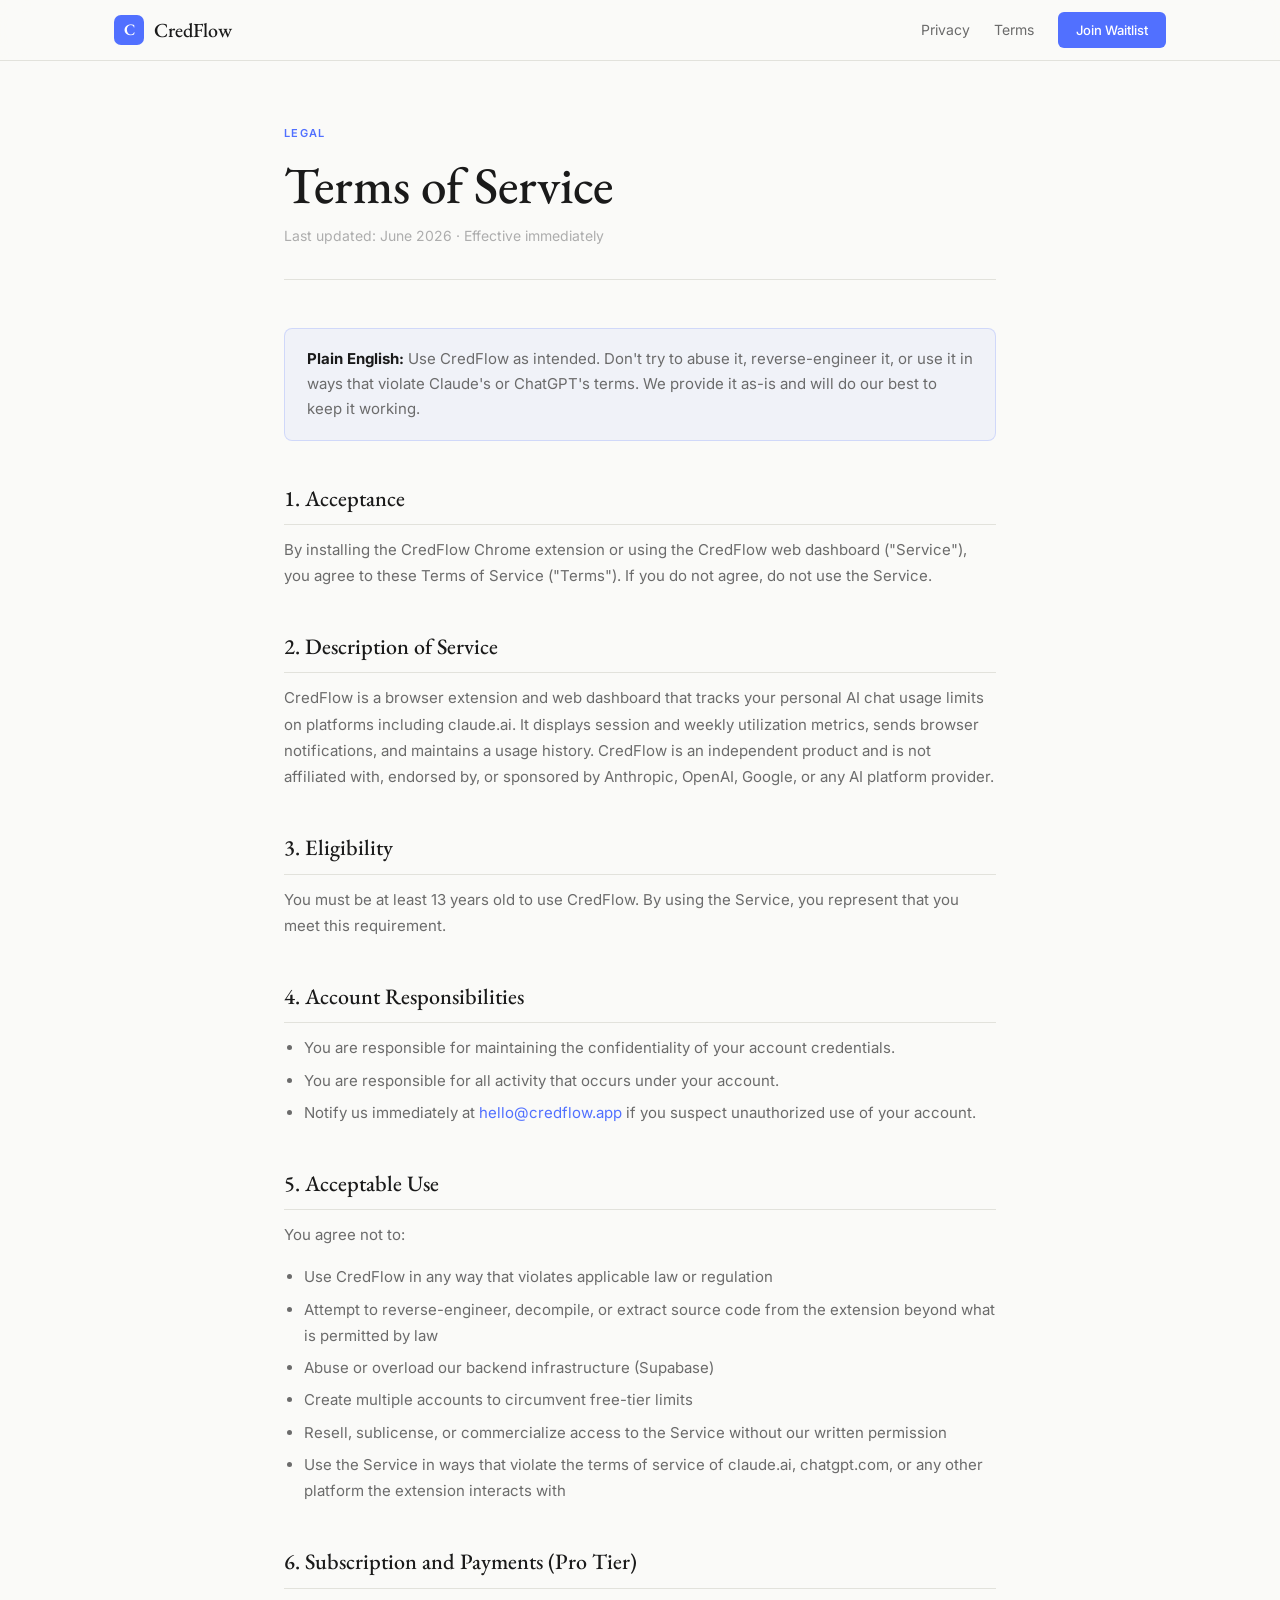
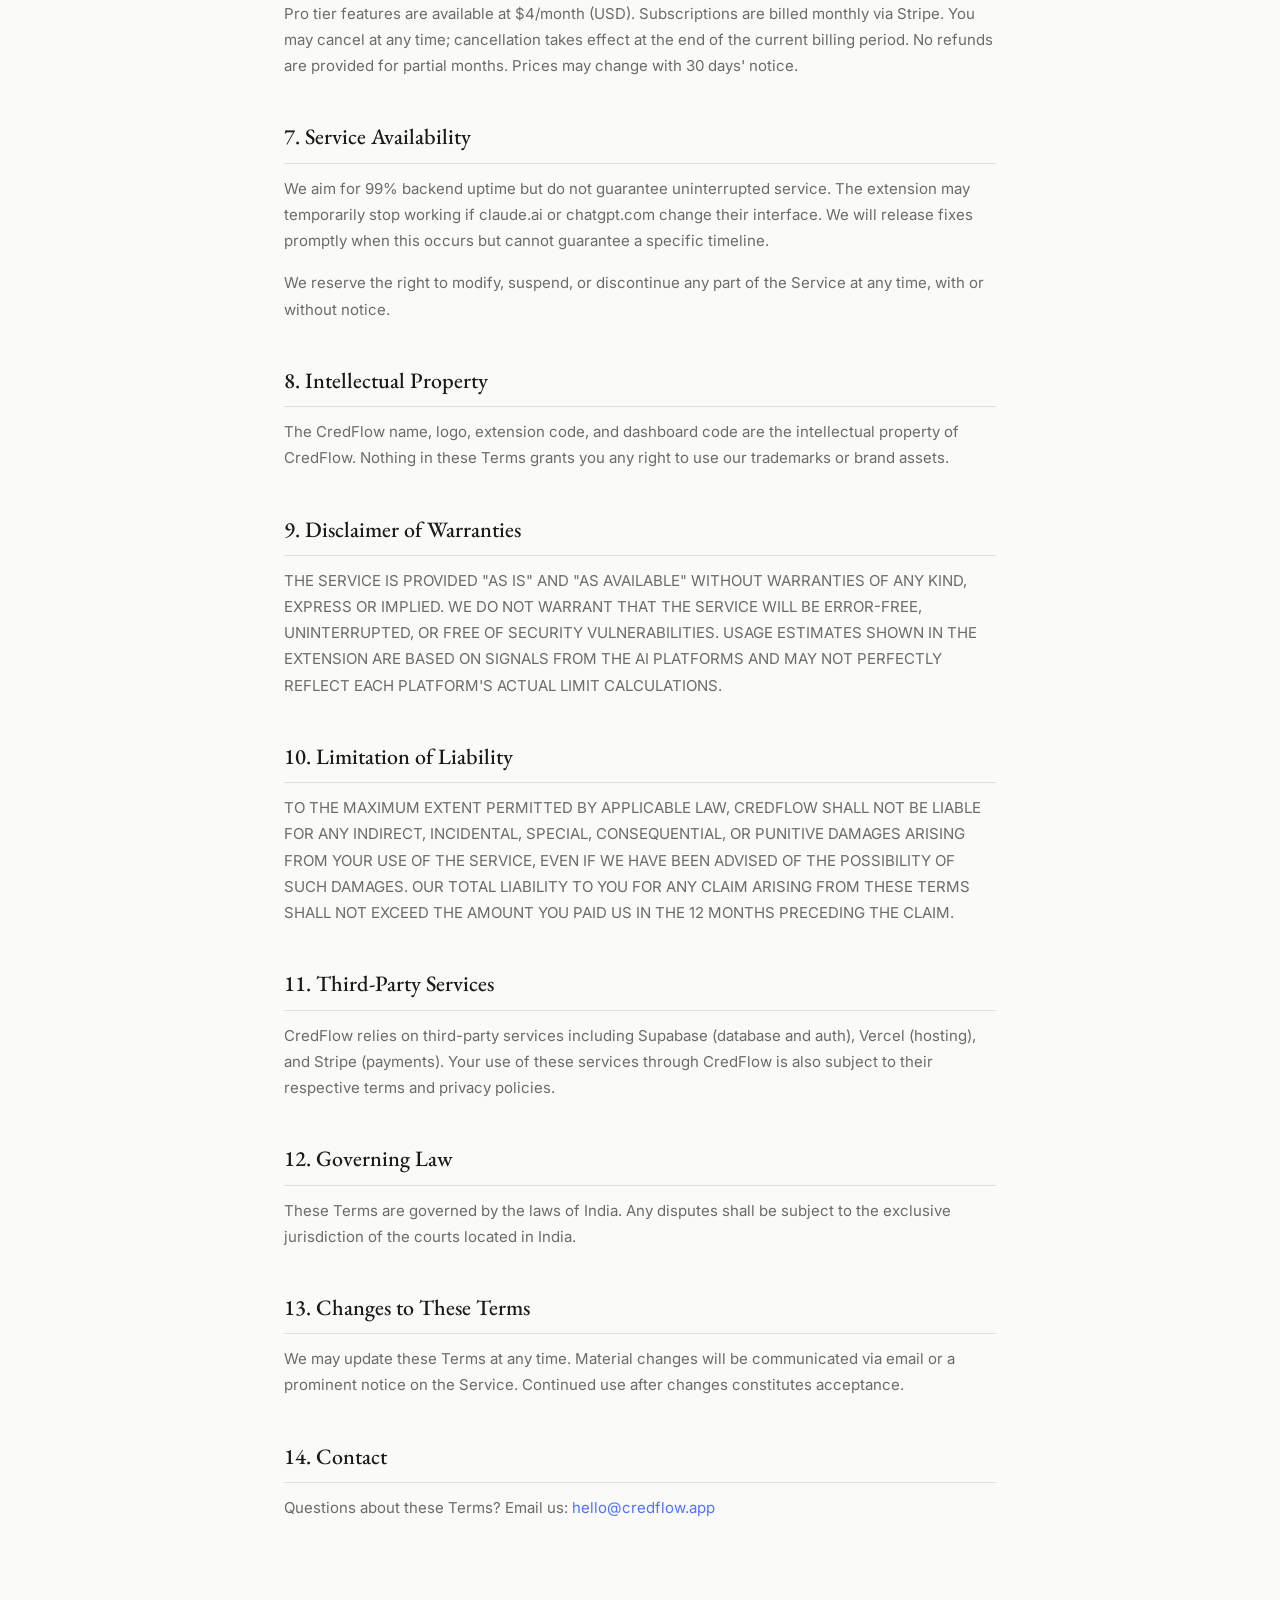
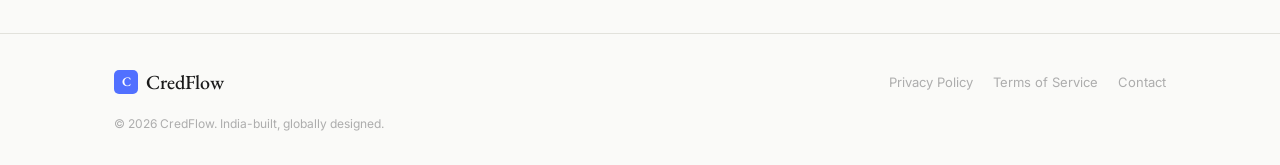
==== pages/terms.html @ 2d5dbdbc "Step 9: landing page + privacy + terms" ====
<!DOCTYPE html>
<html lang="en">
<head>
  <meta charset="UTF-8" />
  <meta name="viewport" content="width=device-width, initial-scale=1.0" />
  <title>Terms of Service — CredFlow</title>
  <meta name="description" content="CredFlow Terms of Service." />
  <link rel="preconnect" href="https://fonts.googleapis.com" />
  <link rel="preconnect" href="https://fonts.gstatic.com" crossorigin />
  <link href="https://fonts.googleapis.com/css2?family=EB+Garamond:ital,wght@0,400;0,500;0,600;1,400&family=Inter:wght@300;400;500;600&display=swap" rel="stylesheet" />
  <link rel="stylesheet" href="../css/style.css" />
  <link rel="stylesheet" href="../css/legal.css" />
</head>
<body>

  <nav class="nav">
    <div class="nav-inner">
      <a href="../index.html" class="logo">
        <span class="logo-mark">C</span>
        <span class="logo-text">CredFlow</span>
      </a>
      <div class="nav-links">
        <a href="privacy.html">Privacy</a>
        <a href="terms.html">Terms</a>
        <a href="../index.html#waitlist" class="btn-nav">Join Waitlist</a>
      </div>
    </div>
  </nav>

  <main class="legal-page">
    <div class="container">
      <div class="legal-header">
        <div class="section-label">Legal</div>
        <h1>Terms of Service</h1>
        <p class="legal-meta">Last updated: June 2026 · Effective immediately</p>
      </div>

      <div class="legal-body">

        <div class="legal-callout">
          <strong>Plain English:</strong> Use CredFlow as intended. Don't try to abuse it, reverse-engineer it, or use it in ways that violate Claude's or ChatGPT's terms. We provide it as-is and will do our best to keep it working.
        </div>

        <h2>1. Acceptance</h2>
        <p>By installing the CredFlow Chrome extension or using the CredFlow web dashboard ("Service"), you agree to these Terms of Service ("Terms"). If you do not agree, do not use the Service.</p>

        <h2>2. Description of Service</h2>
        <p>CredFlow is a browser extension and web dashboard that tracks your personal AI chat usage limits on platforms including claude.ai. It displays session and weekly utilization metrics, sends browser notifications, and maintains a usage history. CredFlow is an independent product and is not affiliated with, endorsed by, or sponsored by Anthropic, OpenAI, Google, or any AI platform provider.</p>

        <h2>3. Eligibility</h2>
        <p>You must be at least 13 years old to use CredFlow. By using the Service, you represent that you meet this requirement.</p>

        <h2>4. Account Responsibilities</h2>
        <ul>
          <li>You are responsible for maintaining the confidentiality of your account credentials.</li>
          <li>You are responsible for all activity that occurs under your account.</li>
          <li>Notify us immediately at <a href="mailto:hello@credflow.app">hello@credflow.app</a> if you suspect unauthorized use of your account.</li>
        </ul>

        <h2>5. Acceptable Use</h2>
        <p>You agree not to:</p>
        <ul>
          <li>Use CredFlow in any way that violates applicable law or regulation</li>
          <li>Attempt to reverse-engineer, decompile, or extract source code from the extension beyond what is permitted by law</li>
          <li>Abuse or overload our backend infrastructure (Supabase)</li>
          <li>Create multiple accounts to circumvent free-tier limits</li>
          <li>Resell, sublicense, or commercialize access to the Service without our written permission</li>
          <li>Use the Service in ways that violate the terms of service of claude.ai, chatgpt.com, or any other platform the extension interacts with</li>
        </ul>

        <h2>6. Subscription and Payments (Pro Tier)</h2>
        <p>Pro tier features are available at $4/month (USD). Subscriptions are billed monthly via Stripe. You may cancel at any time; cancellation takes effect at the end of the current billing period. No refunds are provided for partial months. Prices may change with 30 days' notice.</p>

        <h2>7. Service Availability</h2>
        <p>We aim for 99% backend uptime but do not guarantee uninterrupted service. The extension may temporarily stop working if claude.ai or chatgpt.com change their interface. We will release fixes promptly when this occurs but cannot guarantee a specific timeline.</p>
        <p>We reserve the right to modify, suspend, or discontinue any part of the Service at any time, with or without notice.</p>

        <h2>8. Intellectual Property</h2>
        <p>The CredFlow name, logo, extension code, and dashboard code are the intellectual property of CredFlow. Nothing in these Terms grants you any right to use our trademarks or brand assets.</p>

        <h2>9. Disclaimer of Warranties</h2>
        <p>THE SERVICE IS PROVIDED "AS IS" AND "AS AVAILABLE" WITHOUT WARRANTIES OF ANY KIND, EXPRESS OR IMPLIED. WE DO NOT WARRANT THAT THE SERVICE WILL BE ERROR-FREE, UNINTERRUPTED, OR FREE OF SECURITY VULNERABILITIES. USAGE ESTIMATES SHOWN IN THE EXTENSION ARE BASED ON SIGNALS FROM THE AI PLATFORMS AND MAY NOT PERFECTLY REFLECT EACH PLATFORM'S ACTUAL LIMIT CALCULATIONS.</p>

        <h2>10. Limitation of Liability</h2>
        <p>TO THE MAXIMUM EXTENT PERMITTED BY APPLICABLE LAW, CREDFLOW SHALL NOT BE LIABLE FOR ANY INDIRECT, INCIDENTAL, SPECIAL, CONSEQUENTIAL, OR PUNITIVE DAMAGES ARISING FROM YOUR USE OF THE SERVICE, EVEN IF WE HAVE BEEN ADVISED OF THE POSSIBILITY OF SUCH DAMAGES. OUR TOTAL LIABILITY TO YOU FOR ANY CLAIM ARISING FROM THESE TERMS SHALL NOT EXCEED THE AMOUNT YOU PAID US IN THE 12 MONTHS PRECEDING THE CLAIM.</p>

        <h2>11. Third-Party Services</h2>
        <p>CredFlow relies on third-party services including Supabase (database and auth), Vercel (hosting), and Stripe (payments). Your use of these services through CredFlow is also subject to their respective terms and privacy policies.</p>

        <h2>12. Governing Law</h2>
        <p>These Terms are governed by the laws of India. Any disputes shall be subject to the exclusive jurisdiction of the courts located in India.</p>

        <h2>13. Changes to These Terms</h2>
        <p>We may update these Terms at any time. Material changes will be communicated via email or a prominent notice on the Service. Continued use after changes constitutes acceptance.</p>

        <h2>14. Contact</h2>
        <p>Questions about these Terms? Email us: <a href="mailto:hello@credflow.app">hello@credflow.app</a></p>

      </div>
    </div>
  </main>

  <footer class="footer">
    <div class="container">
      <div class="footer-inner">
        <div class="footer-brand">
          <span class="logo-mark small">C</span>
          <span class="logo-text">CredFlow</span>
        </div>
        <div class="footer-links">
          <a href="privacy.html">Privacy Policy</a>
          <a href="terms.html">Terms of Service</a>
          <a href="mailto:hello@credflow.app">Contact</a>
        </div>
        <div class="footer-copy">© 2026 CredFlow. India-built, globally designed.</div>
      </div>
    </div>
  </footer>

</body>
</html>
---- css/style.css ----
/* ============================================
   CREDFLOW LANDING PAGE — style.css
   Design tokens from brief, locked.
   ============================================ */

:root {
  --bg:           #FAFAF8;
  --surface:      #FFFFFF;
  --muted:        #F2F2EF;
  --border:       #E2E2DC;
  --text:         #1A1A1A;
  --text-sec:     #6B6B6B;
  --text-muted:   #ADADAD;
  --gold:         #FFCC00;
  --blue:         #5170FF;
  --blue-dark:    #1800AD;
  --green:        #2DC07A;
  --amber:        #F5941F;
  --red:          #E83C3C;

  --font-serif:   'EB Garamond', Georgia, serif;
  --font-sans:    'Inter', system-ui, sans-serif;

  --radius:       12px;
  --radius-sm:    8px;
  --max-w:        1100px;
}

*, *::before, *::after { box-sizing: border-box; margin: 0; padding: 0; }

html { scroll-behavior: smooth; }

body {
  background: var(--bg);
  color: var(--text);
  font-family: var(--font-sans);
  font-size: 16px;
  line-height: 1.6;
  -webkit-font-smoothing: antialiased;
}

/* ---- UTILITIES ---- */
.container {
  max-width: var(--max-w);
  margin: 0 auto;
  padding: 0 24px;
}

.section-label {
  font-family: var(--font-sans);
  font-size: 11px;
  font-weight: 600;
  letter-spacing: 0.12em;
  text-transform: uppercase;
  color: var(--blue);
  margin-bottom: 14px;
}

.section-title {
  font-family: var(--font-serif);
  font-size: clamp(2rem, 4vw, 2.8rem);
  font-weight: 500;
  color: var(--text);
  line-height: 1.2;
  margin-bottom: 48px;
}

/* ---- NAV ---- */
.nav {
  position: sticky;
  top: 0;
  z-index: 100;
  background: rgba(250, 250, 248, 0.88);
  backdrop-filter: blur(16px);
  border-bottom: 1px solid var(--border);
}

.nav-inner {
  max-width: var(--max-w);
  margin: 0 auto;
  padding: 0 24px;
  height: 60px;
  display: flex;
  align-items: center;
  justify-content: space-between;
}

.logo {
  display: flex;
  align-items: center;
  gap: 10px;
  text-decoration: none;
  color: var(--text);
}

.logo-mark {
  width: 30px;
  height: 30px;
  background: var(--blue);
  color: white;
  border-radius: 7px;
  display: flex;
  align-items: center;
  justify-content: center;
  font-family: var(--font-serif);
  font-size: 16px;
  font-weight: 600;
  flex-shrink: 0;
}

.logo-mark.small { width: 24px; height: 24px; font-size: 13px; border-radius: 5px; }

.logo-text {
  font-family: var(--font-serif);
  font-size: 20px;
  font-weight: 500;
}

.nav-links {
  display: flex;
  align-items: center;
  gap: 24px;
}

.nav-links a {
  font-size: 14px;
  color: var(--text-sec);
  text-decoration: none;
  transition: color 0.15s;
}

.nav-links a:hover { color: var(--text); }

/* ---- BUTTONS ---- */
.btn-primary {
  display: inline-block;
  background: var(--blue);
  color: white;
  padding: 12px 24px;
  border-radius: var(--radius-sm);
  font-size: 15px;
  font-weight: 500;
  text-decoration: none;
  transition: background 0.15s, transform 0.1s;
  cursor: pointer;
  border: none;
}

.btn-primary:hover { background: var(--blue-dark); transform: translateY(-1px); }

.btn-ghost {
  display: inline-block;
  color: var(--text-sec);
  padding: 12px 20px;
  font-size: 15px;
  text-decoration: none;
  transition: color 0.15s;
}

.btn-ghost:hover { color: var(--text); }

.btn-nav {
  background: var(--blue);
  color: white !important;
  padding: 8px 18px !important;
  border-radius: 6px;
  font-size: 13px !important;
  font-weight: 500;
}

.btn-nav:hover { background: var(--blue-dark); }

.btn-outline {
  display: inline-block;
  border: 1.5px solid var(--border);
  color: var(--text);
  padding: 12px 24px;
  border-radius: var(--radius-sm);
  font-size: 15px;
  font-weight: 500;
  text-decoration: none;
  transition: border-color 0.15s, color 0.15s;
}

.btn-outline:hover { border-color: var(--blue); color: var(--blue); }

/* ---- HERO ---- */
.hero {
  position: relative;
  padding: 100px 0 80px;
  overflow: hidden;
  text-align: center;
}

.hero-bg {
  position: absolute;
  inset: 0;
  pointer-events: none;
  z-index: 0;
}

.orb {
  position: absolute;
  border-radius: 50%;
  filter: blur(80px);
  opacity: 0.18;
}

.orb-1 {
  width: 480px;
  height: 480px;
  background: var(--blue);
  top: -120px;
  left: 50%;
  transform: translateX(-60%);
  animation: orb-drift 8s ease-in-out infinite alternate;
}

.orb-2 {
  width: 320px;
  height: 320px;
  background: var(--amber);
  bottom: 40px;
  right: 10%;
  animation: orb-drift 10s ease-in-out infinite alternate-reverse;
}

@keyframes orb-drift {
  0%   { transform: translate(0, 0); }
  100% { transform: translate(20px, 30px); }
}

.orb-1 { transform: translateX(-60%); }

.grid-overlay {
  position: absolute;
  inset: 0;
  background-image:
    linear-gradient(var(--border) 1px, transparent 1px),
    linear-gradient(90deg, var(--border) 1px, transparent 1px);
  background-size: 48px 48px;
  opacity: 0.4;
  mask-image: radial-gradient(ellipse 80% 60% at 50% 0%, black 20%, transparent 100%);
}

.hero .container { position: relative; z-index: 1; }

.badge {
  display: inline-flex;
  align-items: center;
  gap: 8px;
  background: var(--surface);
  border: 1px solid var(--border);
  padding: 6px 14px;
  border-radius: 999px;
  font-size: 12px;
  color: var(--text-sec);
  font-weight: 500;
  margin-bottom: 28px;
  box-shadow: 0 1px 4px rgba(0,0,0,0.06);
}

.badge-dot {
  width: 7px;
  height: 7px;
  border-radius: 50%;
  background: var(--green);
  box-shadow: 0 0 0 2px rgba(45, 192, 122, 0.3);
  animation: pulse 2s infinite;
}

@keyframes pulse {
  0%, 100% { box-shadow: 0 0 0 2px rgba(45,192,122,0.3); }
  50%       { box-shadow: 0 0 0 5px rgba(45,192,122,0.1); }
}

.hero-headline {
  font-family: var(--font-serif);
  font-size: clamp(3rem, 7vw, 5.5rem);
  font-weight: 500;
  line-height: 1.08;
  color: var(--text);
  margin-bottom: 24px;
  letter-spacing: -0.02em;
}

.hero-headline em {
  font-style: italic;
  color: var(--blue);
}

.hero-sub {
  font-size: clamp(16px, 2vw, 18px);
  color: var(--text-sec);
  max-width: 560px;
  margin: 0 auto 36px;
  line-height: 1.7;
}

.hero-cta {
  display: flex;
  align-items: center;
  justify-content: center;
  gap: 12px;
  flex-wrap: wrap;
  margin-bottom: 64px;
}

/* ---- MOCK POPUP ---- */
.popup-mock {
  max-width: 340px;
  margin: 0 auto;
  background: var(--surface);
  border: 1px solid var(--border);
  border-radius: 14px;
  padding: 20px;
  box-shadow:
    0 4px 6px rgba(0,0,0,0.04),
    0 12px 32px rgba(0,0,0,0.08),
    0 0 0 1px rgba(255,255,255,0.6) inset;
  text-align: left;
  animation: float 4s ease-in-out infinite;
}

@keyframes float {
  0%, 100% { transform: translateY(0); }
  50%       { transform: translateY(-8px); }
}

.popup-header {
  display: flex;
  align-items: center;
  justify-content: space-between;
  margin-bottom: 16px;
}

.popup-logo {
  font-family: var(--font-serif);
  font-size: 16px;
  font-weight: 500;
}

.live-badge {
  font-size: 11px;
  color: var(--green);
  font-weight: 600;
  letter-spacing: 0.04em;
}

.popup-cards {
  display: grid;
  grid-template-columns: 1fr 1fr;
  gap: 10px;
  margin-bottom: 12px;
}

.mock-card {
  padding: 12px;
  border-radius: 10px;
  border: 1px solid;
}

.mock-card.blue  { background: rgba(81,112,255,0.06); border-color: rgba(81,112,255,0.2); }
.mock-card.amber { background: rgba(245,148,31,0.06); border-color: rgba(245,148,31,0.2); }

.mock-card-label {
  font-size: 10px;
  font-weight: 600;
  text-transform: uppercase;
  letter-spacing: 0.08em;
  color: var(--text-muted);
  margin-bottom: 4px;
}

.mock-card-value {
  font-family: var(--font-serif);
  font-size: 28px;
  font-weight: 500;
  line-height: 1;
  margin-bottom: 8px;
}

.mock-card.blue  .mock-card-value { color: var(--blue); }
.mock-card.amber .mock-card-value { color: var(--amber); }

.mock-card-value span { font-size: 14px; }

.mock-bar {
  height: 4px;
  background: var(--muted);
  border-radius: 999px;
  overflow: hidden;
  margin-bottom: 6px;
}

.mock-bar-fill {
  height: 100%;
  border-radius: 999px;
  transition: width 1s ease;
}

.blue-fill  { background: var(--blue); }
.amber-fill { background: var(--amber); }

.mock-card-sub {
  font-size: 10px;
  color: var(--text-muted);
}

.mock-insight {
  font-size: 12px;
  color: var(--text-sec);
  background: var(--muted);
  padding: 8px 10px;
  border-radius: 7px;
}

/* ---- PROBLEM ---- */
.problem {
  padding: 96px 0;
  background: var(--surface);
  border-top: 1px solid var(--border);
  border-bottom: 1px solid var(--border);
}

.pain-grid {
  display: grid;
  grid-template-columns: repeat(auto-fit, minmax(260px, 1fr));
  gap: 24px;
}

.pain-card {
  padding: 32px;
  border: 1px solid var(--border);
  border-radius: var(--radius);
  background: var(--bg);
  transition: border-color 0.2s, box-shadow 0.2s;
}

.pain-card:hover {
  border-color: var(--blue);
  box-shadow: 0 4px 20px rgba(81,112,255,0.08);
}

.pain-icon { font-size: 28px; margin-bottom: 16px; }

.pain-card h3 {
  font-family: var(--font-serif);
  font-size: 20px;
  font-weight: 500;
  margin-bottom: 10px;
}

.pain-card p {
  font-size: 15px;
  color: var(--text-sec);
  line-height: 1.65;
}

/* ---- HOW IT WORKS ---- */
.how {
  padding: 96px 0;
}

.steps {
  display: flex;
  align-items: flex-start;
  gap: 0;
  flex-wrap: wrap;
}

.step {
  flex: 1;
  min-width: 220px;
  padding: 32px;
  background: var(--surface);
  border: 1px solid var(--border);
  border-radius: var(--radius);
}

.step-divider {
  display: flex;
  align-items: center;
  justify-content: center;
  padding: 0 12px;
  font-size: 24px;
  color: var(--text-muted);
  flex-shrink: 0;
  align-self: center;
}

.step-num {
  font-family: var(--font-serif);
  font-size: 40px;
  font-weight: 500;
  color: var(--blue);
  opacity: 0.4;
  line-height: 1;
  margin-bottom: 16px;
}

.step h3 {
  font-family: var(--font-serif);
  font-size: 20px;
  font-weight: 500;
  margin-bottom: 10px;
}

.step p {
  font-size: 15px;
  color: var(--text-sec);
  line-height: 1.65;
}

/* ---- FEATURES ---- */
.features {
  padding: 96px 0;
  background: var(--surface);
  border-top: 1px solid var(--border);
  border-bottom: 1px solid var(--border);
}

.features-grid {
  display: grid;
  grid-template-columns: repeat(auto-fit, minmax(280px, 1fr));
  gap: 2px;
  border: 1px solid var(--border);
  border-radius: var(--radius);
  overflow: hidden;
}

.feature-item {
  padding: 32px;
  background: var(--bg);
  border-right: 1px solid var(--border);
  border-bottom: 1px solid var(--border);
  transition: background 0.15s;
}

.feature-item:hover { background: var(--surface); }

.feature-icon { font-size: 24px; margin-bottom: 14px; }

.feature-item h3 {
  font-family: var(--font-serif);
  font-size: 18px;
  font-weight: 500;
  margin-bottom: 8px;
}

.feature-item p {
  font-size: 14px;
  color: var(--text-sec);
  line-height: 1.65;
}

/* ---- PRICING ---- */
.pricing {
  padding: 96px 0;
}

.pricing-grid {
  display: grid;
  grid-template-columns: repeat(auto-fit, minmax(280px, 1fr));
  gap: 24px;
  max-width: 700px;
  margin: 0 auto;
}

.pricing-card {
  padding: 36px;
  background: var(--surface);
  border: 1px solid var(--border);
  border-radius: var(--radius);
  position: relative;
}

.pricing-card.featured {
  border-color: var(--blue);
  box-shadow: 0 0 0 1px var(--blue), 0 8px 32px rgba(81,112,255,0.12);
}

.plan-badge {
  position: absolute;
  top: -12px;
  left: 50%;
  transform: translateX(-50%);
  background: var(--blue);
  color: white;
  font-size: 11px;
  font-weight: 600;
  padding: 4px 12px;
  border-radius: 999px;
  white-space: nowrap;
}

.plan-name {
  font-family: var(--font-serif);
  font-size: 22px;
  font-weight: 500;
  margin-bottom: 8px;
}

.plan-price {
  font-family: var(--font-serif);
  font-size: 48px;
  font-weight: 500;
  color: var(--text);
  margin-bottom: 28px;
  line-height: 1;
}

.plan-price span {
  font-size: 18px;
  color: var(--text-sec);
}

.plan-features {
  list-style: none;
  margin-bottom: 28px;
}

.plan-features li {
  font-size: 14px;
  color: var(--text-sec);
  padding: 7px 0;
  border-bottom: 1px solid var(--muted);
}

.plan-features li.muted { color: var(--text-muted); }

/* ---- WAITLIST ---- */
.waitlist-section {
  padding: 96px 0;
  background: var(--surface);
  border-top: 1px solid var(--border);
}

.waitlist-box {
  max-width: 600px;
  margin: 0 auto;
  text-align: center;
}

.waitlist-sub {
  font-size: 17px;
  color: var(--text-sec);
  margin-bottom: 36px;
  line-height: 1.7;
  margin-top: -20px;
}

.waitlist-form {
  display: flex;
  gap: 10px;
  max-width: 460px;
  margin: 0 auto 12px;
}

.waitlist-form input {
  flex: 1;
  padding: 13px 16px;
  border: 1.5px solid var(--border);
  border-radius: var(--radius-sm);
  font-size: 15px;
  font-family: var(--font-sans);
  background: var(--bg);
  color: var(--text);
  outline: none;
  transition: border-color 0.15s;
}

.waitlist-form input:focus { border-color: var(--blue); }
.waitlist-form input::placeholder { color: var(--text-muted); }

.waitlist-form button {
  padding: 13px 22px;
  background: var(--blue);
  color: white;
  border: none;
  border-radius: var(--radius-sm);
  font-size: 15px;
  font-weight: 500;
  cursor: pointer;
  font-family: var(--font-sans);
  white-space: nowrap;
  transition: background 0.15s;
}

.waitlist-form button:hover { background: var(--blue-dark); }
.waitlist-form button:disabled { opacity: 0.6; cursor: not-allowed; }

.waitlist-note {
  font-size: 14px;
  min-height: 20px;
  margin-bottom: 4px;
}

.waitlist-note.success { color: var(--green); }
.waitlist-note.error   { color: var(--red); }

.waitlist-fine {
  font-size: 12px;
  color: var(--text-muted);
}

/* ---- FOOTER ---- */
.footer {
  padding: 32px 0;
  border-top: 1px solid var(--border);
}

.footer-inner {
  display: flex;
  align-items: center;
  justify-content: space-between;
  flex-wrap: wrap;
  gap: 16px;
}

.footer-brand {
  display: flex;
  align-items: center;
  gap: 8px;
  font-family: var(--font-serif);
  font-size: 17px;
  color: var(--text);
}

.footer-links {
  display: flex;
  gap: 20px;
  flex-wrap: wrap;
}

.footer-links a {
  font-size: 13px;
  color: var(--text-muted);
  text-decoration: none;
  transition: color 0.15s;
}

.footer-links a:hover { color: var(--text); }

.footer-copy {
  font-size: 12px;
  color: var(--text-muted);
  width: 100%;
}

/* ---- RESPONSIVE ---- */
@media (max-width: 640px) {
  .step-divider { display: none; }
  .steps { flex-direction: column; }
  .step { min-width: 100%; }
  .waitlist-form { flex-direction: column; }
  .waitlist-form button { width: 100%; }
  .footer-inner { flex-direction: column; align-items: flex-start; }
  .nav-links a:not(.btn-nav) { display: none; }
}
---- css/legal.css ----
/* ============================================
   CREDFLOW — legal.css
   Shared styles for Privacy and Terms pages
   ============================================ */

.legal-page {
  padding: 64px 0 96px;
  max-width: 760px;
  margin: 0 auto;
}

.legal-page .container {
  max-width: 760px;
}

.legal-header {
  margin-bottom: 48px;
  padding-bottom: 32px;
  border-bottom: 1px solid var(--border);
}

.legal-header h1 {
  font-family: var(--font-serif);
  font-size: clamp(2.2rem, 5vw, 3.2rem);
  font-weight: 500;
  line-height: 1.1;
  margin-bottom: 12px;
}

.legal-meta {
  font-size: 14px;
  color: var(--text-muted);
}

.legal-callout {
  background: rgba(81, 112, 255, 0.06);
  border: 1px solid rgba(81, 112, 255, 0.2);
  border-radius: var(--radius-sm);
  padding: 18px 22px;
  font-size: 15px;
  color: var(--text-sec);
  line-height: 1.65;
  margin-bottom: 40px;
}

.legal-callout strong {
  color: var(--text);
}

.legal-body h2 {
  font-family: var(--font-serif);
  font-size: 22px;
  font-weight: 500;
  color: var(--text);
  margin: 40px 0 12px;
  padding-bottom: 8px;
  border-bottom: 1px solid var(--border);
}

.legal-body h3 {
  font-family: var(--font-sans);
  font-size: 15px;
  font-weight: 600;
  color: var(--text);
  margin: 24px 0 8px;
}

.legal-body p {
  font-size: 15px;
  color: var(--text-sec);
  line-height: 1.75;
  margin-bottom: 16px;
}

.legal-body ul {
  margin: 0 0 16px 20px;
}

.legal-body ul li {
  font-size: 15px;
  color: var(--text-sec);
  line-height: 1.75;
  margin-bottom: 6px;
}

.legal-body a {
  color: var(--blue);
  text-decoration: none;
}

.legal-body a:hover {
  text-decoration: underline;
}

.legal-body code {
  font-family: 'SF Mono', 'Fira Code', monospace;
  font-size: 13px;
  background: var(--muted);
  padding: 2px 6px;
  border-radius: 4px;
  color: var(--text);
}
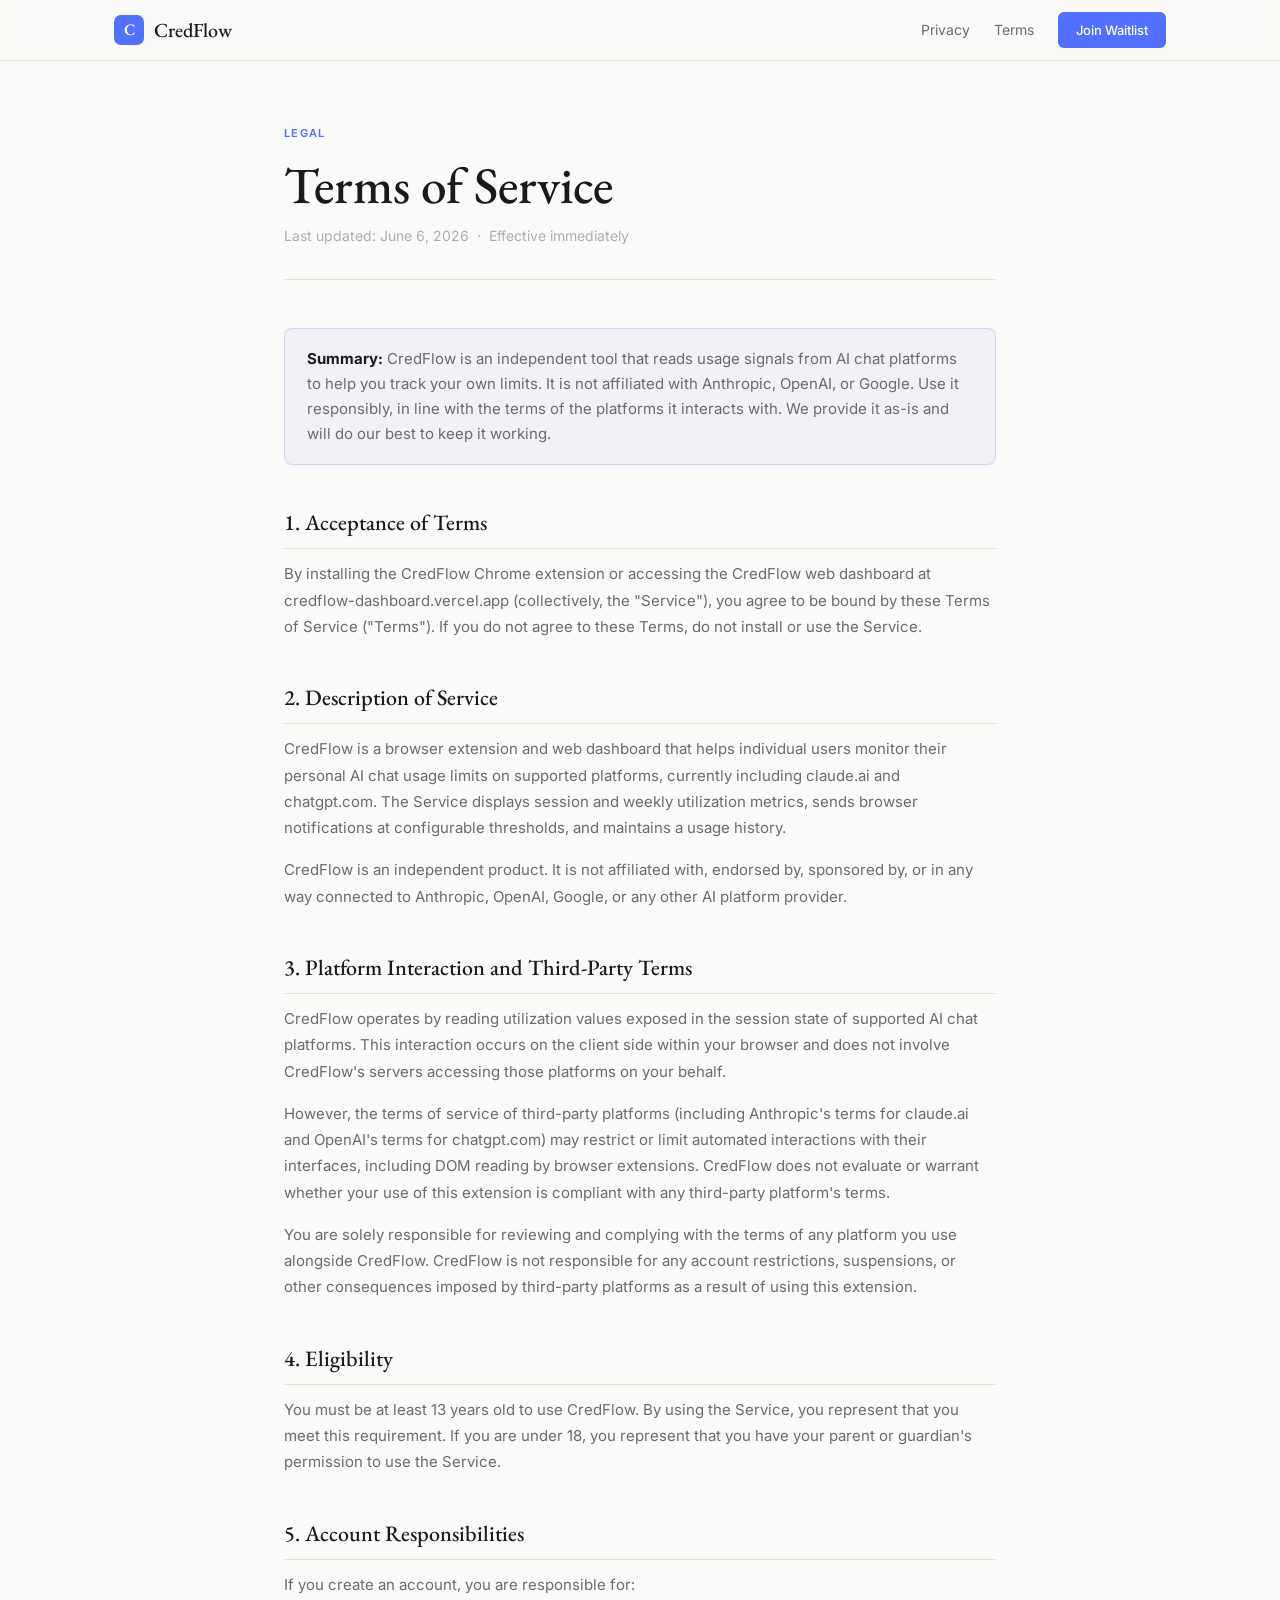
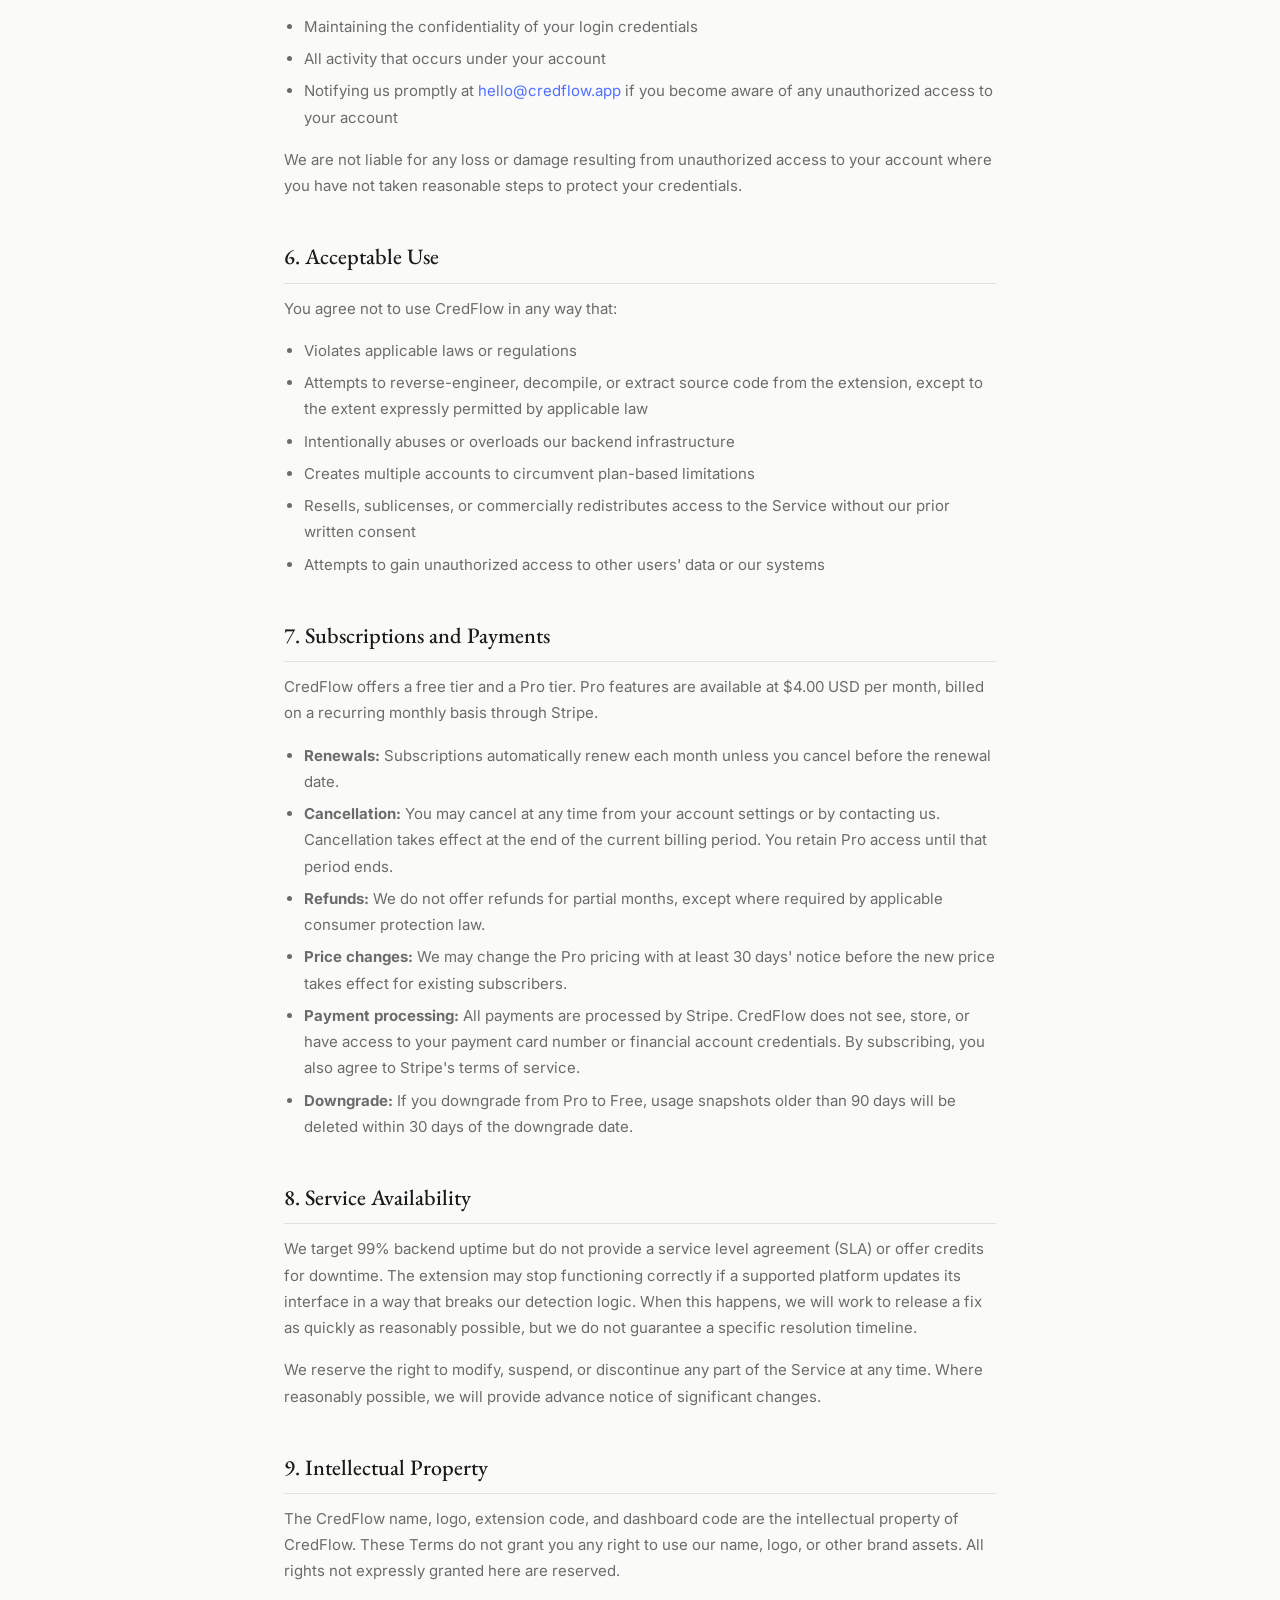
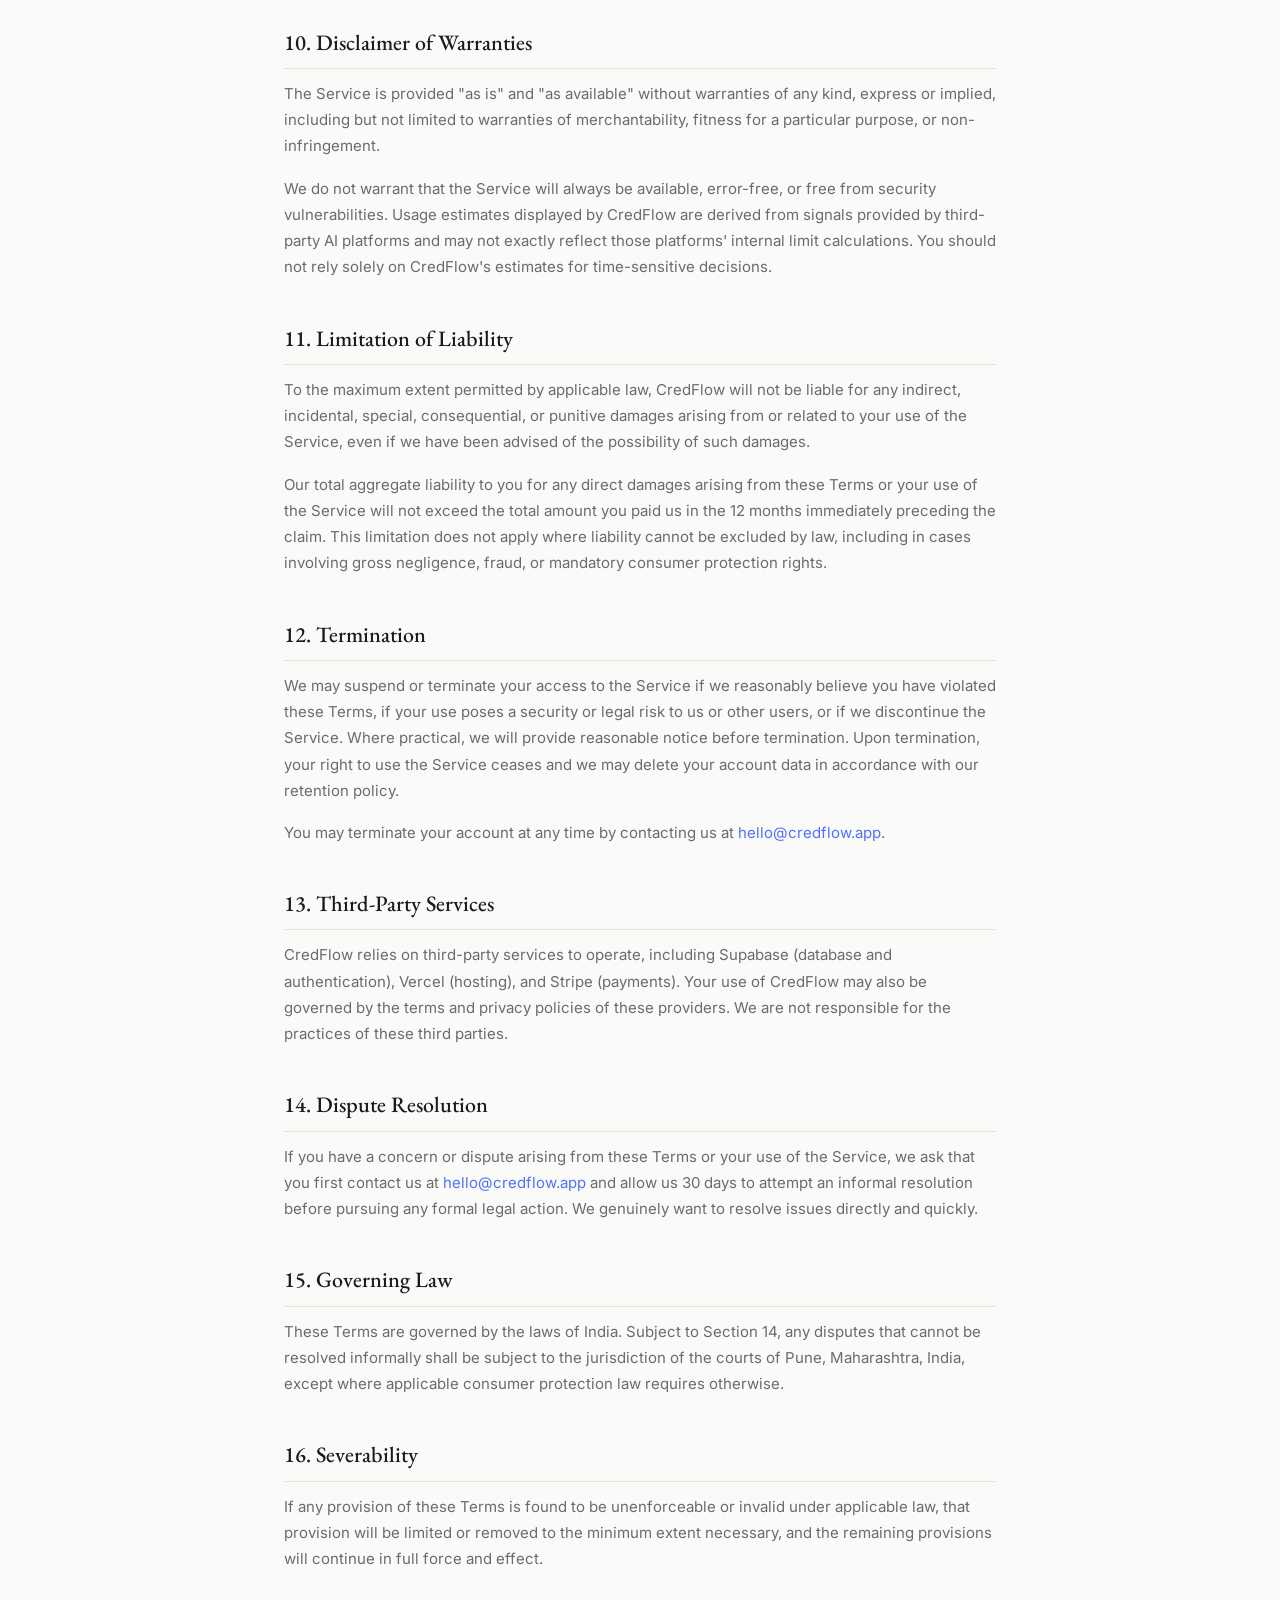
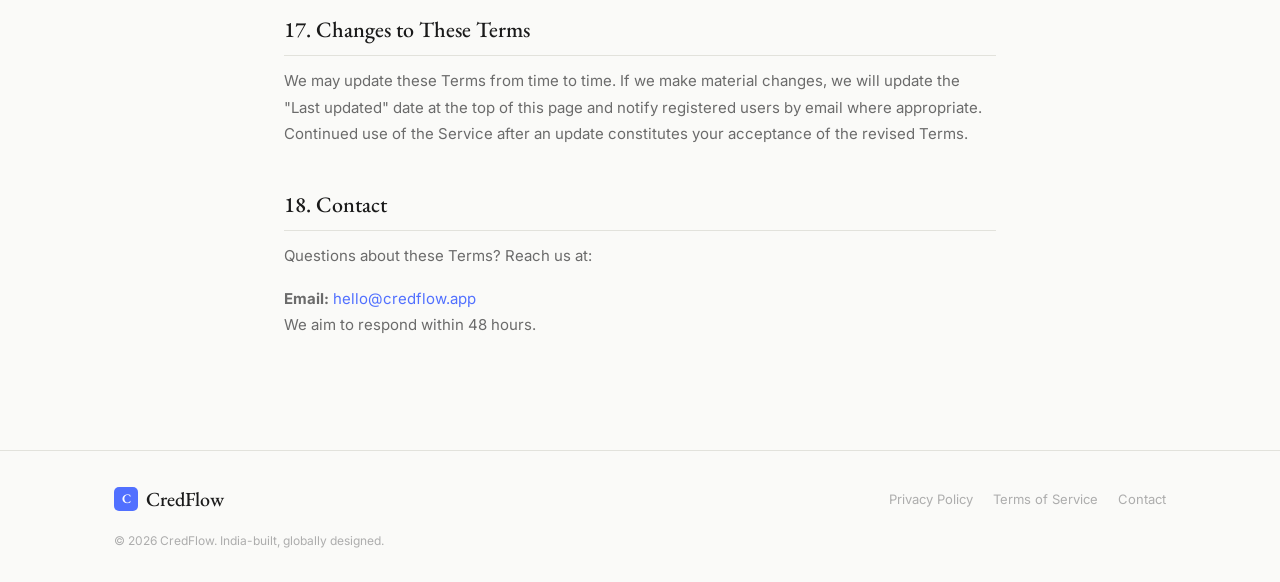
==== commit 23e67331: "Step 9: updated privacy policy and terms - legally reviewed" ====
--- a/pages/terms.html
+++ b/pages/terms.html
@@ -32,69 +32,99 @@
       <div class="legal-header">
         <div class="section-label">Legal</div>
         <h1>Terms of Service</h1>
-        <p class="legal-meta">Last updated: June 2026 · Effective immediately</p>
+        <p class="legal-meta">Last updated: June 6, 2026 &nbsp;·&nbsp; Effective immediately</p>
       </div>
 
       <div class="legal-body">
 
         <div class="legal-callout">
-          <strong>Plain English:</strong> Use CredFlow as intended. Don't try to abuse it, reverse-engineer it, or use it in ways that violate Claude's or ChatGPT's terms. We provide it as-is and will do our best to keep it working.
+          <strong>Summary:</strong> CredFlow is an independent tool that reads usage signals from AI chat platforms to help you track your own limits. It is not affiliated with Anthropic, OpenAI, or Google. Use it responsibly, in line with the terms of the platforms it interacts with. We provide it as-is and will do our best to keep it working.
         </div>
 
-        <h2>1. Acceptance</h2>
-        <p>By installing the CredFlow Chrome extension or using the CredFlow web dashboard ("Service"), you agree to these Terms of Service ("Terms"). If you do not agree, do not use the Service.</p>
+        <h2>1. Acceptance of Terms</h2>
+        <p>By installing the CredFlow Chrome extension or accessing the CredFlow web dashboard at credflow-dashboard.vercel.app (collectively, the "Service"), you agree to be bound by these Terms of Service ("Terms"). If you do not agree to these Terms, do not install or use the Service.</p>
 
         <h2>2. Description of Service</h2>
-        <p>CredFlow is a browser extension and web dashboard that tracks your personal AI chat usage limits on platforms including claude.ai. It displays session and weekly utilization metrics, sends browser notifications, and maintains a usage history. CredFlow is an independent product and is not affiliated with, endorsed by, or sponsored by Anthropic, OpenAI, Google, or any AI platform provider.</p>
+        <p>CredFlow is a browser extension and web dashboard that helps individual users monitor their personal AI chat usage limits on supported platforms, currently including claude.ai and chatgpt.com. The Service displays session and weekly utilization metrics, sends browser notifications at configurable thresholds, and maintains a usage history.</p>
+        <p>CredFlow is an independent product. It is not affiliated with, endorsed by, sponsored by, or in any way connected to Anthropic, OpenAI, Google, or any other AI platform provider.</p>
 
-        <h2>3. Eligibility</h2>
-        <p>You must be at least 13 years old to use CredFlow. By using the Service, you represent that you meet this requirement.</p>
+        <h2>3. Platform Interaction and Third-Party Terms</h2>
+        <p>CredFlow operates by reading utilization values exposed in the session state of supported AI chat platforms. This interaction occurs on the client side within your browser and does not involve CredFlow's servers accessing those platforms on your behalf.</p>
+        <p>However, the terms of service of third-party platforms (including Anthropic's terms for claude.ai and OpenAI's terms for chatgpt.com) may restrict or limit automated interactions with their interfaces, including DOM reading by browser extensions. CredFlow does not evaluate or warrant whether your use of this extension is compliant with any third-party platform's terms.</p>
+        <p>You are solely responsible for reviewing and complying with the terms of any platform you use alongside CredFlow. CredFlow is not responsible for any account restrictions, suspensions, or other consequences imposed by third-party platforms as a result of using this extension.</p>
 
-        <h2>4. Account Responsibilities</h2>
+        <h2>4. Eligibility</h2>
+        <p>You must be at least 13 years old to use CredFlow. By using the Service, you represent that you meet this requirement. If you are under 18, you represent that you have your parent or guardian's permission to use the Service.</p>
+
+        <h2>5. Account Responsibilities</h2>
+        <p>If you create an account, you are responsible for:</p>
         <ul>
-          <li>You are responsible for maintaining the confidentiality of your account credentials.</li>
-          <li>You are responsible for all activity that occurs under your account.</li>
-          <li>Notify us immediately at <a href="mailto:hello@credflow.app">hello@credflow.app</a> if you suspect unauthorized use of your account.</li>
+          <li>Maintaining the confidentiality of your login credentials</li>
+          <li>All activity that occurs under your account</li>
+          <li>Notifying us promptly at <a href="mailto:hello@credflow.app">hello@credflow.app</a> if you become aware of any unauthorized access to your account</li>
+        </ul>
+        <p>We are not liable for any loss or damage resulting from unauthorized access to your account where you have not taken reasonable steps to protect your credentials.</p>
+
+        <h2>6. Acceptable Use</h2>
+        <p>You agree not to use CredFlow in any way that:</p>
+        <ul>
+          <li>Violates applicable laws or regulations</li>
+          <li>Attempts to reverse-engineer, decompile, or extract source code from the extension, except to the extent expressly permitted by applicable law</li>
+          <li>Intentionally abuses or overloads our backend infrastructure</li>
+          <li>Creates multiple accounts to circumvent plan-based limitations</li>
+          <li>Resells, sublicenses, or commercially redistributes access to the Service without our prior written consent</li>
+          <li>Attempts to gain unauthorized access to other users' data or our systems</li>
         </ul>
 
-        <h2>5. Acceptable Use</h2>
-        <p>You agree not to:</p>
+        <h2>7. Subscriptions and Payments</h2>
+        <p>CredFlow offers a free tier and a Pro tier. Pro features are available at $4.00 USD per month, billed on a recurring monthly basis through Stripe.</p>
         <ul>
-          <li>Use CredFlow in any way that violates applicable law or regulation</li>
-          <li>Attempt to reverse-engineer, decompile, or extract source code from the extension beyond what is permitted by law</li>
-          <li>Abuse or overload our backend infrastructure (Supabase)</li>
-          <li>Create multiple accounts to circumvent free-tier limits</li>
-          <li>Resell, sublicense, or commercialize access to the Service without our written permission</li>
-          <li>Use the Service in ways that violate the terms of service of claude.ai, chatgpt.com, or any other platform the extension interacts with</li>
+          <li><strong>Renewals:</strong> Subscriptions automatically renew each month unless you cancel before the renewal date.</li>
+          <li><strong>Cancellation:</strong> You may cancel at any time from your account settings or by contacting us. Cancellation takes effect at the end of the current billing period. You retain Pro access until that period ends.</li>
+          <li><strong>Refunds:</strong> We do not offer refunds for partial months, except where required by applicable consumer protection law.</li>
+          <li><strong>Price changes:</strong> We may change the Pro pricing with at least 30 days' notice before the new price takes effect for existing subscribers.</li>
+          <li><strong>Payment processing:</strong> All payments are processed by Stripe. CredFlow does not see, store, or have access to your payment card number or financial account credentials. By subscribing, you also agree to Stripe's terms of service.</li>
+          <li><strong>Downgrade:</strong> If you downgrade from Pro to Free, usage snapshots older than 90 days will be deleted within 30 days of the downgrade date.</li>
         </ul>
 
-        <h2>6. Subscription and Payments (Pro Tier)</h2>
-        <p>Pro tier features are available at $4/month (USD). Subscriptions are billed monthly via Stripe. You may cancel at any time; cancellation takes effect at the end of the current billing period. No refunds are provided for partial months. Prices may change with 30 days' notice.</p>
+        <h2>8. Service Availability</h2>
+        <p>We target 99% backend uptime but do not provide a service level agreement (SLA) or offer credits for downtime. The extension may stop functioning correctly if a supported platform updates its interface in a way that breaks our detection logic. When this happens, we will work to release a fix as quickly as reasonably possible, but we do not guarantee a specific resolution timeline.</p>
+        <p>We reserve the right to modify, suspend, or discontinue any part of the Service at any time. Where reasonably possible, we will provide advance notice of significant changes.</p>
 
-        <h2>7. Service Availability</h2>
-        <p>We aim for 99% backend uptime but do not guarantee uninterrupted service. The extension may temporarily stop working if claude.ai or chatgpt.com change their interface. We will release fixes promptly when this occurs but cannot guarantee a specific timeline.</p>
-        <p>We reserve the right to modify, suspend, or discontinue any part of the Service at any time, with or without notice.</p>
+        <h2>9. Intellectual Property</h2>
+        <p>The CredFlow name, logo, extension code, and dashboard code are the intellectual property of CredFlow. These Terms do not grant you any right to use our name, logo, or other brand assets. All rights not expressly granted here are reserved.</p>
 
-        <h2>8. Intellectual Property</h2>
-        <p>The CredFlow name, logo, extension code, and dashboard code are the intellectual property of CredFlow. Nothing in these Terms grants you any right to use our trademarks or brand assets.</p>
+        <h2>10. Disclaimer of Warranties</h2>
+        <p>The Service is provided "as is" and "as available" without warranties of any kind, express or implied, including but not limited to warranties of merchantability, fitness for a particular purpose, or non-infringement.</p>
+        <p>We do not warrant that the Service will always be available, error-free, or free from security vulnerabilities. Usage estimates displayed by CredFlow are derived from signals provided by third-party AI platforms and may not exactly reflect those platforms' internal limit calculations. You should not rely solely on CredFlow's estimates for time-sensitive decisions.</p>
 
-        <h2>9. Disclaimer of Warranties</h2>
-        <p>THE SERVICE IS PROVIDED "AS IS" AND "AS AVAILABLE" WITHOUT WARRANTIES OF ANY KIND, EXPRESS OR IMPLIED. WE DO NOT WARRANT THAT THE SERVICE WILL BE ERROR-FREE, UNINTERRUPTED, OR FREE OF SECURITY VULNERABILITIES. USAGE ESTIMATES SHOWN IN THE EXTENSION ARE BASED ON SIGNALS FROM THE AI PLATFORMS AND MAY NOT PERFECTLY REFLECT EACH PLATFORM'S ACTUAL LIMIT CALCULATIONS.</p>
+        <h2>11. Limitation of Liability</h2>
+        <p>To the maximum extent permitted by applicable law, CredFlow will not be liable for any indirect, incidental, special, consequential, or punitive damages arising from or related to your use of the Service, even if we have been advised of the possibility of such damages.</p>
+        <p>Our total aggregate liability to you for any direct damages arising from these Terms or your use of the Service will not exceed the total amount you paid us in the 12 months immediately preceding the claim. This limitation does not apply where liability cannot be excluded by law, including in cases involving gross negligence, fraud, or mandatory consumer protection rights.</p>
 
-        <h2>10. Limitation of Liability</h2>
-        <p>TO THE MAXIMUM EXTENT PERMITTED BY APPLICABLE LAW, CREDFLOW SHALL NOT BE LIABLE FOR ANY INDIRECT, INCIDENTAL, SPECIAL, CONSEQUENTIAL, OR PUNITIVE DAMAGES ARISING FROM YOUR USE OF THE SERVICE, EVEN IF WE HAVE BEEN ADVISED OF THE POSSIBILITY OF SUCH DAMAGES. OUR TOTAL LIABILITY TO YOU FOR ANY CLAIM ARISING FROM THESE TERMS SHALL NOT EXCEED THE AMOUNT YOU PAID US IN THE 12 MONTHS PRECEDING THE CLAIM.</p>
+        <h2>12. Termination</h2>
+        <p>We may suspend or terminate your access to the Service if we reasonably believe you have violated these Terms, if your use poses a security or legal risk to us or other users, or if we discontinue the Service. Where practical, we will provide reasonable notice before termination. Upon termination, your right to use the Service ceases and we may delete your account data in accordance with our retention policy.</p>
+        <p>You may terminate your account at any time by contacting us at <a href="mailto:hello@credflow.app">hello@credflow.app</a>.</p>
 
-        <h2>11. Third-Party Services</h2>
-        <p>CredFlow relies on third-party services including Supabase (database and auth), Vercel (hosting), and Stripe (payments). Your use of these services through CredFlow is also subject to their respective terms and privacy policies.</p>
+        <h2>13. Third-Party Services</h2>
+        <p>CredFlow relies on third-party services to operate, including Supabase (database and authentication), Vercel (hosting), and Stripe (payments). Your use of CredFlow may also be governed by the terms and privacy policies of these providers. We are not responsible for the practices of these third parties.</p>
 
-        <h2>12. Governing Law</h2>
-        <p>These Terms are governed by the laws of India. Any disputes shall be subject to the exclusive jurisdiction of the courts located in India.</p>
+        <h2>14. Dispute Resolution</h2>
+        <p>If you have a concern or dispute arising from these Terms or your use of the Service, we ask that you first contact us at <a href="mailto:hello@credflow.app">hello@credflow.app</a> and allow us 30 days to attempt an informal resolution before pursuing any formal legal action. We genuinely want to resolve issues directly and quickly.</p>
 
-        <h2>13. Changes to These Terms</h2>
-        <p>We may update these Terms at any time. Material changes will be communicated via email or a prominent notice on the Service. Continued use after changes constitutes acceptance.</p>
+        <h2>15. Governing Law</h2>
+        <p>These Terms are governed by the laws of India. Subject to Section 14, any disputes that cannot be resolved informally shall be subject to the jurisdiction of the courts of Pune, Maharashtra, India, except where applicable consumer protection law requires otherwise.</p>
 
-        <h2>14. Contact</h2>
-        <p>Questions about these Terms? Email us: <a href="mailto:hello@credflow.app">hello@credflow.app</a></p>
+        <h2>16. Severability</h2>
+        <p>If any provision of these Terms is found to be unenforceable or invalid under applicable law, that provision will be limited or removed to the minimum extent necessary, and the remaining provisions will continue in full force and effect.</p>
+
+        <h2>17. Changes to These Terms</h2>
+        <p>We may update these Terms from time to time. If we make material changes, we will update the "Last updated" date at the top of this page and notify registered users by email where appropriate. Continued use of the Service after an update constitutes your acceptance of the revised Terms.</p>
+
+        <h2>18. Contact</h2>
+        <p>Questions about these Terms? Reach us at:</p>
+        <p><strong>Email:</strong> <a href="mailto:hello@credflow.app">hello@credflow.app</a><br />
+        We aim to respond within 48 hours.</p>
 
       </div>
     </div>
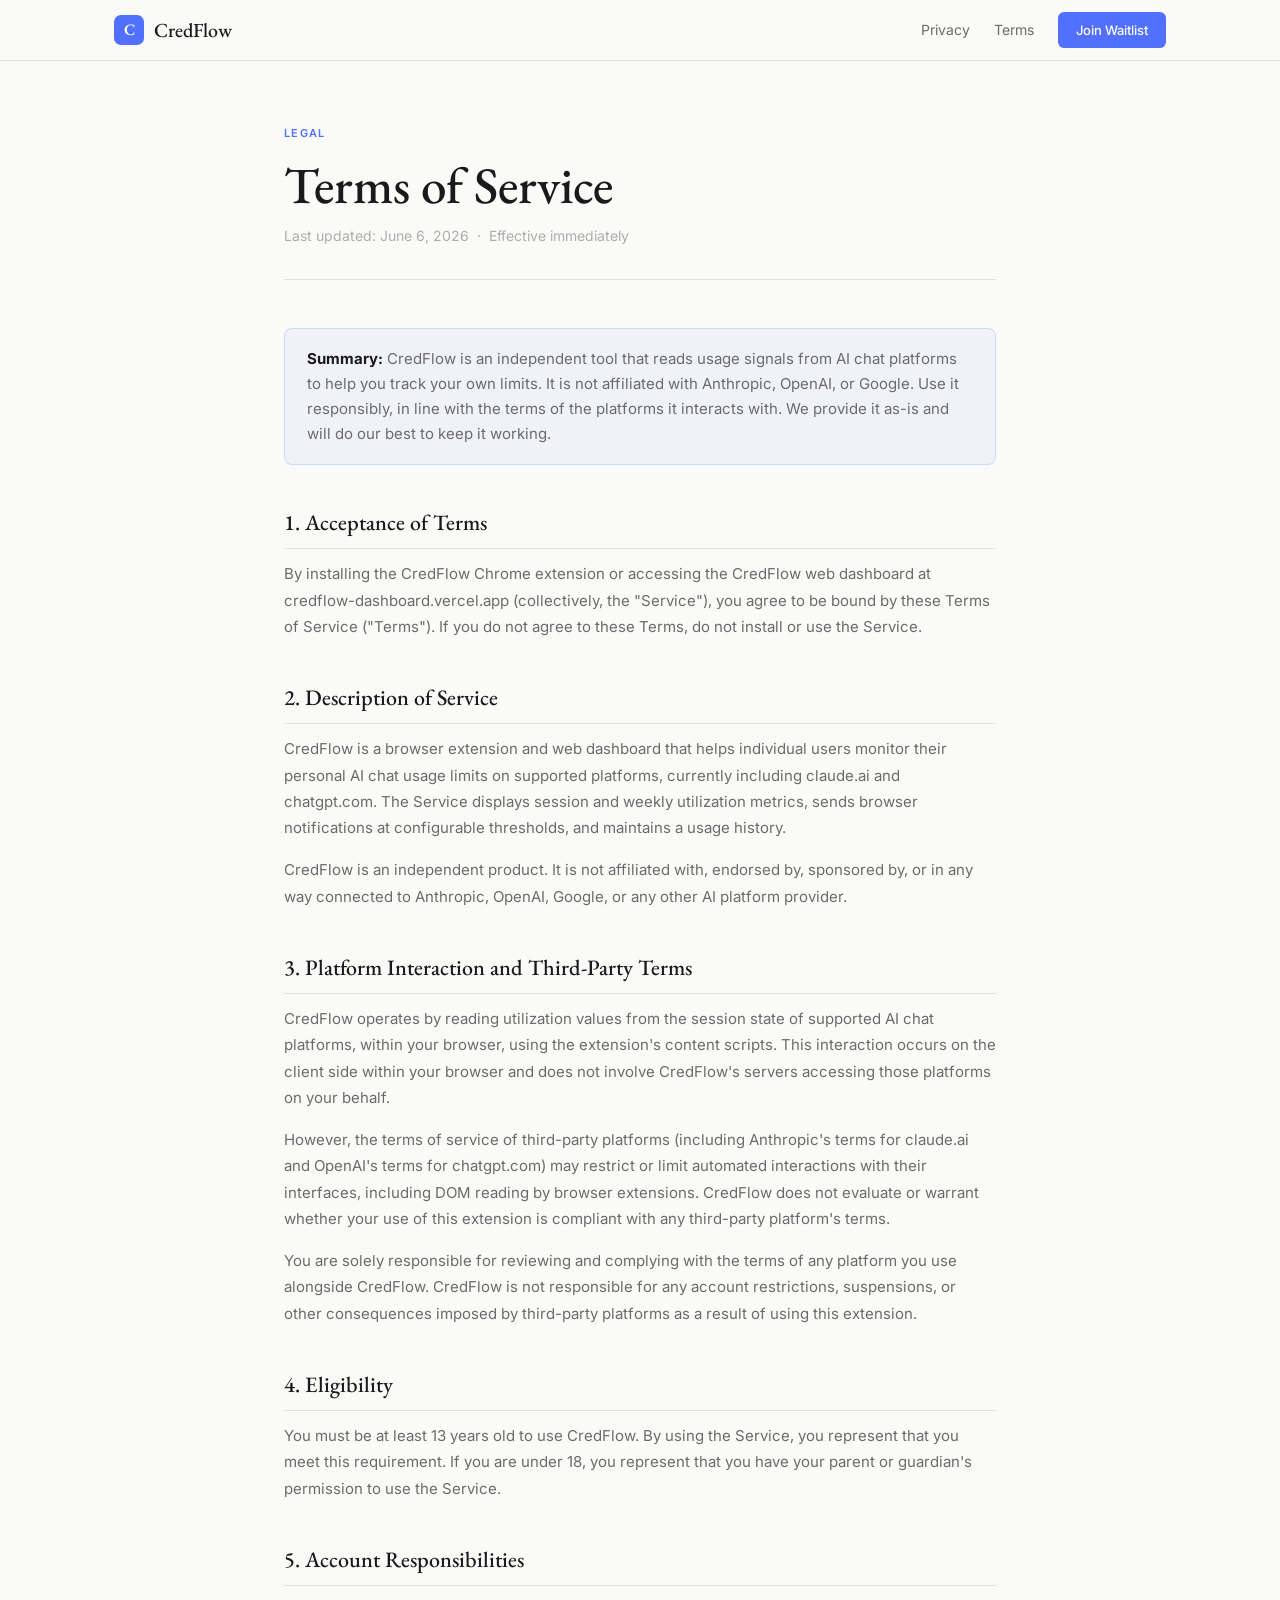
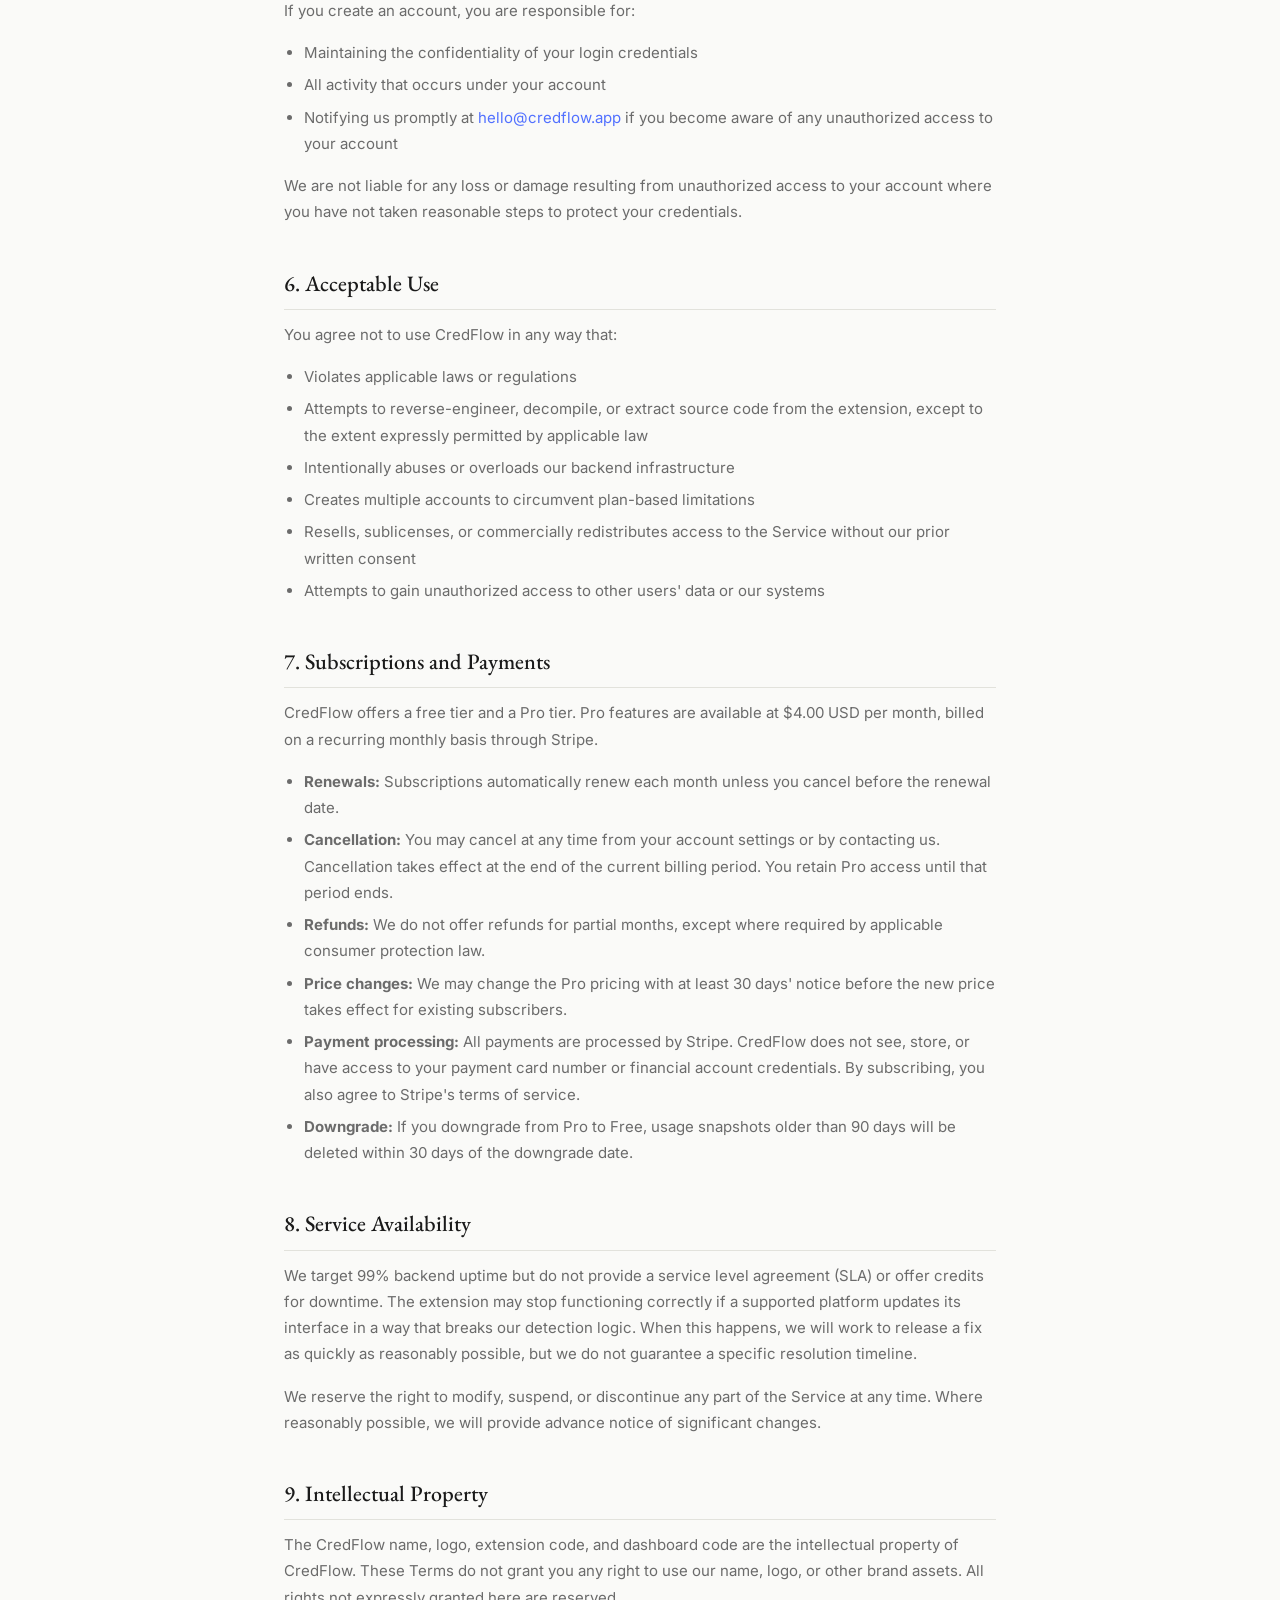
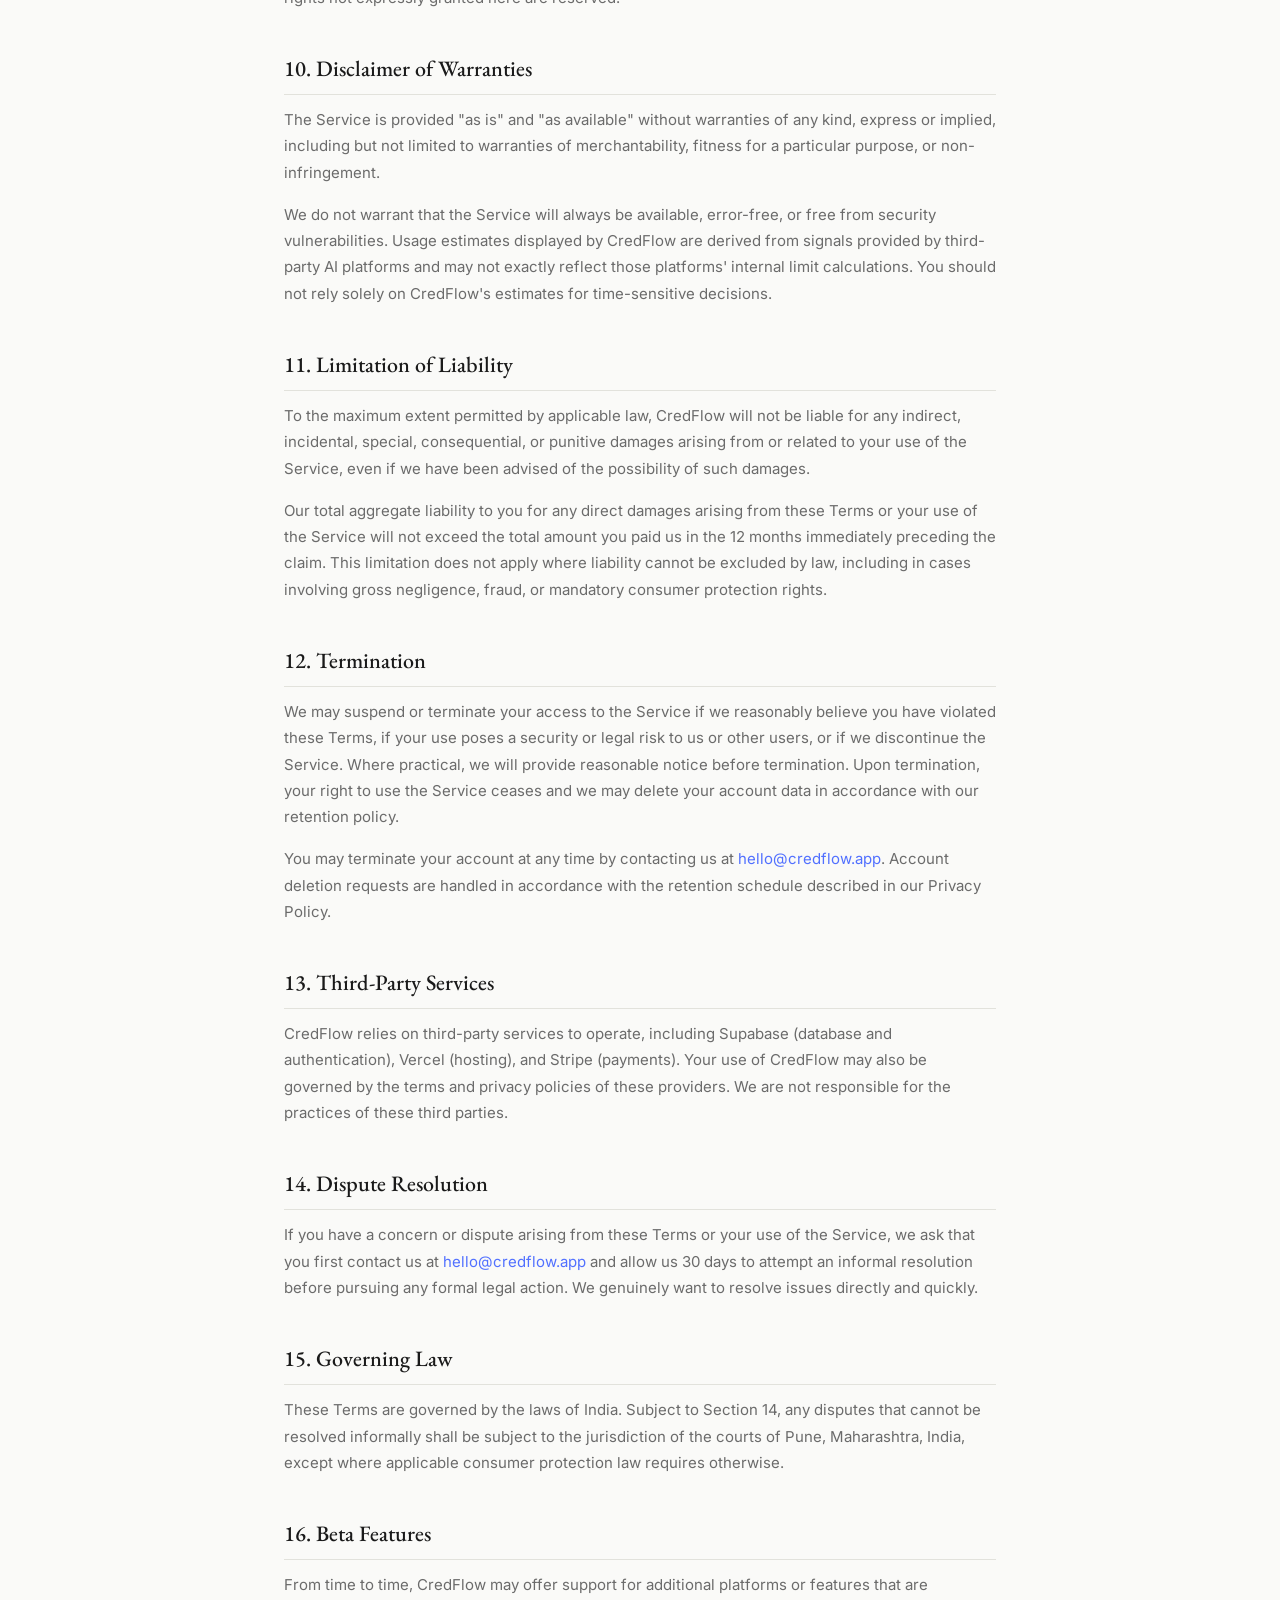
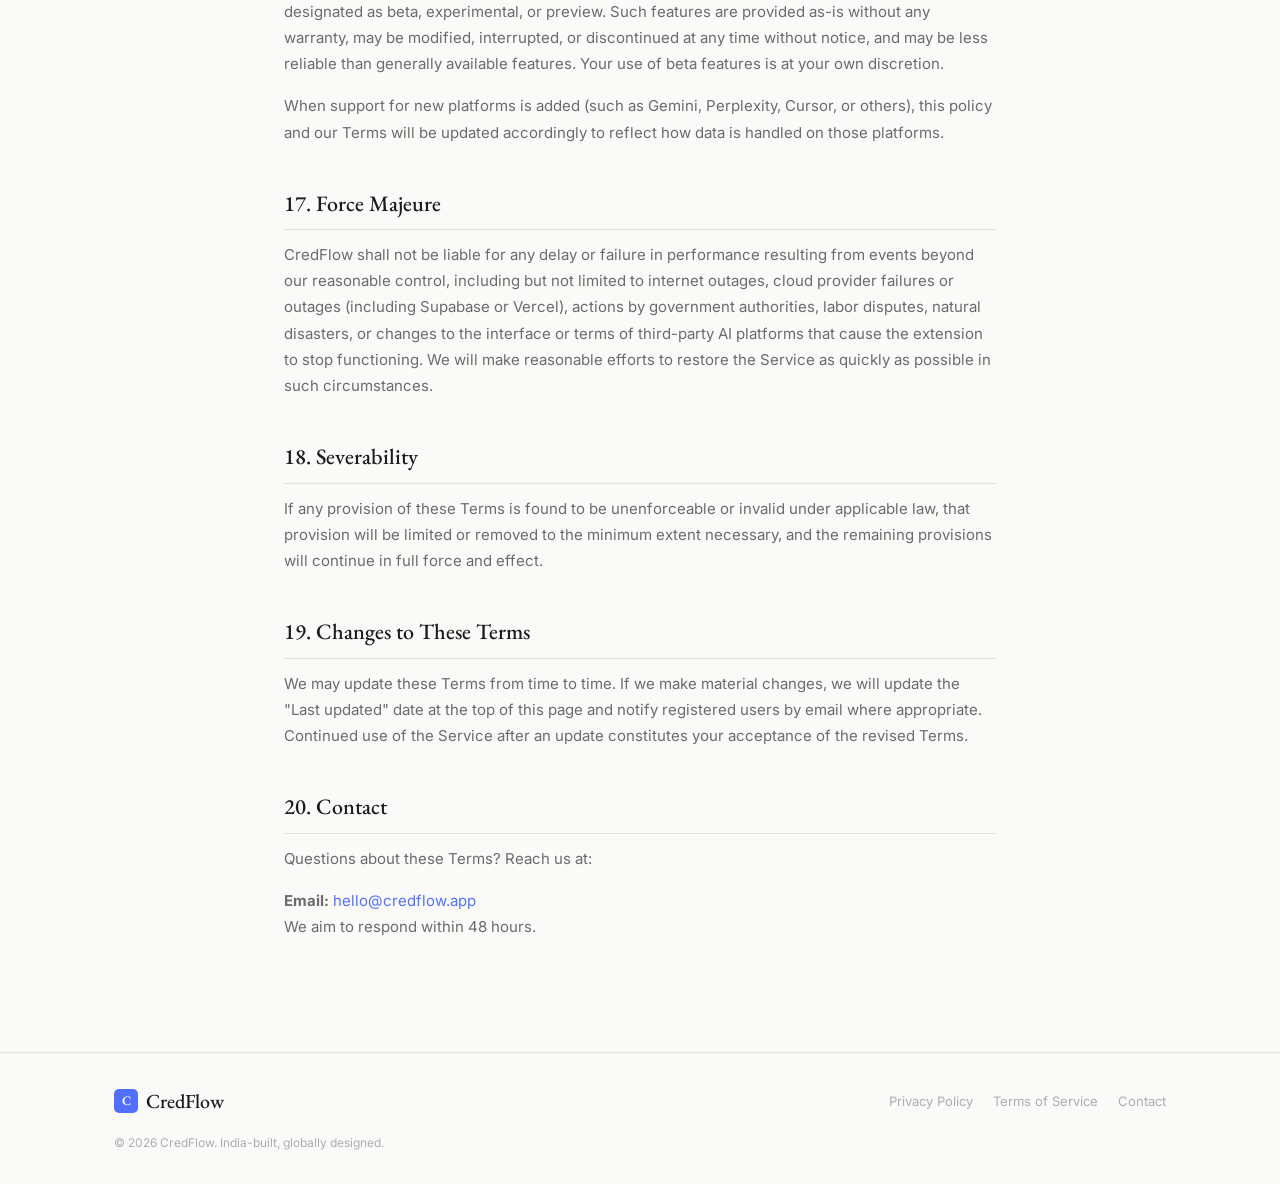
==== commit ffd8e67e: "Step 9: final legal docs v3 - entity info, beta clause, session state restored" ====
--- a/pages/terms.html
+++ b/pages/terms.html
@@ -49,7 +49,7 @@
         <p>CredFlow is an independent product. It is not affiliated with, endorsed by, sponsored by, or in any way connected to Anthropic, OpenAI, Google, or any other AI platform provider.</p>
 
         <h2>3. Platform Interaction and Third-Party Terms</h2>
-        <p>CredFlow operates by reading utilization values exposed in the session state of supported AI chat platforms. This interaction occurs on the client side within your browser and does not involve CredFlow's servers accessing those platforms on your behalf.</p>
+        <p>CredFlow operates by reading utilization values from the session state of supported AI chat platforms, within your browser, using the extension's content scripts. This interaction occurs on the client side within your browser and does not involve CredFlow's servers accessing those platforms on your behalf.</p>
         <p>However, the terms of service of third-party platforms (including Anthropic's terms for claude.ai and OpenAI's terms for chatgpt.com) may restrict or limit automated interactions with their interfaces, including DOM reading by browser extensions. CredFlow does not evaluate or warrant whether your use of this extension is compliant with any third-party platform's terms.</p>
         <p>You are solely responsible for reviewing and complying with the terms of any platform you use alongside CredFlow. CredFlow is not responsible for any account restrictions, suspensions, or other consequences imposed by third-party platforms as a result of using this extension.</p>
 
@@ -104,7 +104,7 @@
 
         <h2>12. Termination</h2>
         <p>We may suspend or terminate your access to the Service if we reasonably believe you have violated these Terms, if your use poses a security or legal risk to us or other users, or if we discontinue the Service. Where practical, we will provide reasonable notice before termination. Upon termination, your right to use the Service ceases and we may delete your account data in accordance with our retention policy.</p>
-        <p>You may terminate your account at any time by contacting us at <a href="mailto:hello@credflow.app">hello@credflow.app</a>.</p>
+        <p>You may terminate your account at any time by contacting us at <a href="mailto:hello@credflow.app">hello@credflow.app</a>. Account deletion requests are handled in accordance with the retention schedule described in our Privacy Policy.</p>
 
         <h2>13. Third-Party Services</h2>
         <p>CredFlow relies on third-party services to operate, including Supabase (database and authentication), Vercel (hosting), and Stripe (payments). Your use of CredFlow may also be governed by the terms and privacy policies of these providers. We are not responsible for the practices of these third parties.</p>
@@ -115,13 +115,20 @@
         <h2>15. Governing Law</h2>
         <p>These Terms are governed by the laws of India. Subject to Section 14, any disputes that cannot be resolved informally shall be subject to the jurisdiction of the courts of Pune, Maharashtra, India, except where applicable consumer protection law requires otherwise.</p>
 
-        <h2>16. Severability</h2>
+        <h2>16. Beta Features</h2>
+        <p>From time to time, CredFlow may offer support for additional platforms or features that are designated as beta, experimental, or preview. Such features are provided as-is without any warranty, may be modified, interrupted, or discontinued at any time without notice, and may be less reliable than generally available features. Your use of beta features is at your own discretion.</p>
+        <p>When support for new platforms is added (such as Gemini, Perplexity, Cursor, or others), this policy and our Terms will be updated accordingly to reflect how data is handled on those platforms.</p>
+
+        <h2>17. Force Majeure</h2>
+        <p>CredFlow shall not be liable for any delay or failure in performance resulting from events beyond our reasonable control, including but not limited to internet outages, cloud provider failures or outages (including Supabase or Vercel), actions by government authorities, labor disputes, natural disasters, or changes to the interface or terms of third-party AI platforms that cause the extension to stop functioning. We will make reasonable efforts to restore the Service as quickly as possible in such circumstances.</p>
+
+        <h2>18. Severability</h2>
         <p>If any provision of these Terms is found to be unenforceable or invalid under applicable law, that provision will be limited or removed to the minimum extent necessary, and the remaining provisions will continue in full force and effect.</p>
 
-        <h2>17. Changes to These Terms</h2>
+        <h2>19. Changes to These Terms</h2>
         <p>We may update these Terms from time to time. If we make material changes, we will update the "Last updated" date at the top of this page and notify registered users by email where appropriate. Continued use of the Service after an update constitutes your acceptance of the revised Terms.</p>
 
-        <h2>18. Contact</h2>
+        <h2>20. Contact</h2>
         <p>Questions about these Terms? Reach us at:</p>
         <p><strong>Email:</strong> <a href="mailto:hello@credflow.app">hello@credflow.app</a><br />
         We aim to respond within 48 hours.</p>
